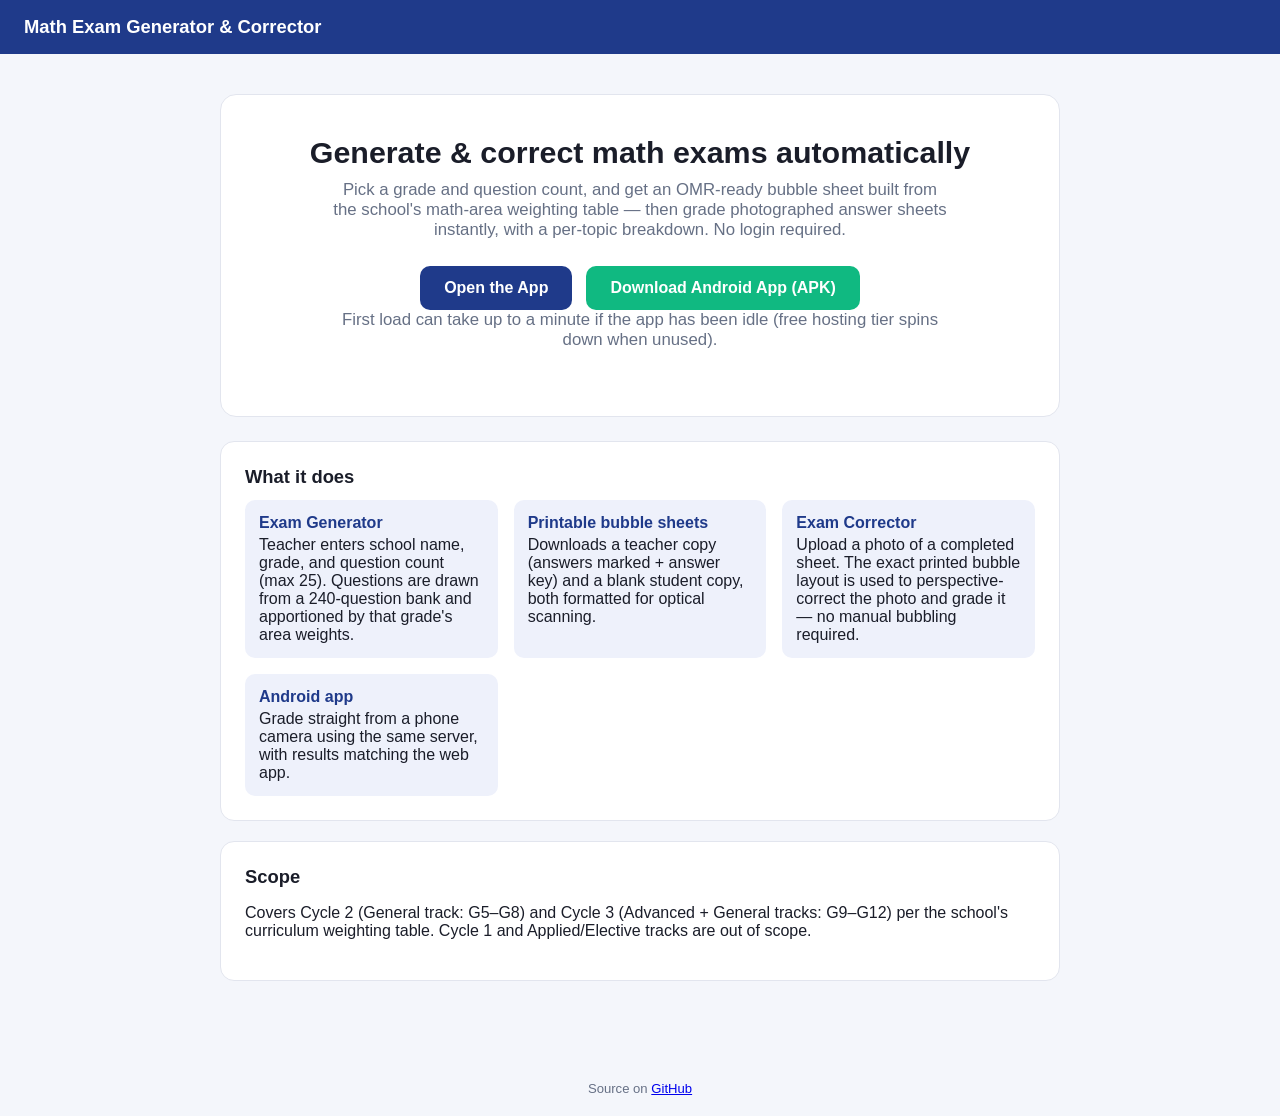
==== site/index.html @ 16e07118 "Add GitHub Pages landing site and Render deployment pipeline GitHub Pages can only serve static file" ====
<!doctype html>
<html lang="en">
<head>
<meta charset="utf-8">
<meta name="viewport" content="width=device-width, initial-scale=1">
<title>Math Exam Generator &amp; Corrector</title>
<style>
  :root {
    --primary: #1f3a8a;
    --primary-light: #3b5bdb;
    --accent: #10b981;
    --bg: #f4f6fb;
    --card: #ffffff;
    --text: #1a1d29;
    --muted: #667085;
    --border: #e2e5ee;
  }
  * { box-sizing: border-box; }
  body {
    margin: 0;
    font-family: -apple-system, "Segoe UI", Roboto, Helvetica, Arial, sans-serif;
    background: var(--bg);
    color: var(--text);
  }
  header.topbar {
    background: var(--primary);
    color: white;
    padding: 16px 24px;
    font-weight: 700;
    font-size: 1.15rem;
  }
  main { max-width: 880px; margin: 0 auto; padding: 40px 20px 60px; }
  .hero {
    text-align: center;
    padding: 40px 24px;
    background: var(--card);
    border: 1px solid var(--border);
    border-radius: 16px;
    margin-bottom: 24px;
  }
  .hero h1 { font-size: 1.9rem; margin: 0 0 10px; }
  .hero p { color: var(--muted); font-size: 1.05rem; max-width: 620px; margin: 0 auto 26px; }
  .btn-row { display: flex; gap: 14px; justify-content: center; flex-wrap: wrap; }
  .btn {
    display: inline-block;
    border-radius: 10px;
    padding: 13px 24px;
    font-size: 1rem;
    font-weight: 700;
    text-decoration: none;
  }
  .btn-primary { background: var(--primary); color: white; }
  .btn-accent { background: var(--accent); color: white; }
  .cold-start-note { color: var(--muted); font-size: 0.85rem; margin-top: 14px; }
  .card {
    background: var(--card);
    border: 1px solid var(--border);
    border-radius: 14px;
    padding: 24px;
    margin-bottom: 20px;
  }
  .card h2 { font-size: 1.15rem; margin: 0 0 12px; }
  .grid { display: grid; grid-template-columns: repeat(auto-fit, minmax(220px, 1fr)); gap: 16px; }
  .feature { padding: 14px; border-radius: 10px; background: #eef1fb; }
  .feature strong { display: block; margin-bottom: 4px; color: var(--primary); }
  footer { text-align: center; color: var(--muted); font-size: 0.82rem; padding: 20px; }
  code { background: #eef1fb; padding: 2px 6px; border-radius: 4px; font-size: 0.85rem; }
</style>
</head>
<body>
<header class="topbar">Math Exam Generator &amp; Corrector</header>

<main>
  <div class="hero">
    <h1>Generate &amp; correct math exams automatically</h1>
    <p>
      Pick a grade and question count, and get an OMR-ready bubble sheet built
      from the school's math-area weighting table &mdash; then grade photographed
      answer sheets instantly, with a per-topic breakdown. No login required.
    </p>
    <div class="btn-row">
      <a class="btn btn-primary" id="open-app-btn" href="#" target="_blank" rel="noopener">Open the App</a>
      <a class="btn btn-accent" id="apk-btn" href="#" target="_blank" rel="noopener">Download Android App (APK)</a>
    </div>
    <p class="cold-start-note">First load can take up to a minute if the app has been idle (free hosting tier spins down when unused).</p>
  </div>

  <div class="card">
    <h2>What it does</h2>
    <div class="grid">
      <div class="feature">
        <strong>Exam Generator</strong>
        Teacher enters school name, grade, and question count (max 25). Questions are drawn from a 240-question bank and apportioned by that grade's area weights.
      </div>
      <div class="feature">
        <strong>Printable bubble sheets</strong>
        Downloads a teacher copy (answers marked + answer key) and a blank student copy, both formatted for optical scanning.
      </div>
      <div class="feature">
        <strong>Exam Corrector</strong>
        Upload a photo of a completed sheet. The exact printed bubble layout is used to perspective-correct the photo and grade it &mdash; no manual bubbling required.
      </div>
      <div class="feature">
        <strong>Android app</strong>
        Grade straight from a phone camera using the same server, with results matching the web app.
      </div>
    </div>
  </div>

  <div class="card">
    <h2>Scope</h2>
    <p>
      Covers Cycle 2 (General track: G5&ndash;G8) and Cycle 3 (Advanced + General
      tracks: G9&ndash;G12) per the school's curriculum weighting table. Cycle 1
      and Applied/Elective tracks are out of scope.
    </p>
  </div>
</main>

<footer>Source on <a href="https://github.com/kamelbshara/exam-corrector">GitHub</a></footer>

<script>
  // Update this if Render assigns a different subdomain than expected.
  const APP_URL = "https://exam-corrector.onrender.com";
  const APK_URL = "https://github.com/kamelbshara/exam-corrector/releases/latest/download/exam-corrector.apk";

  document.getElementById("open-app-btn").href = APP_URL;
  document.getElementById("apk-btn").href = APK_URL;
</script>
</body>
</html>
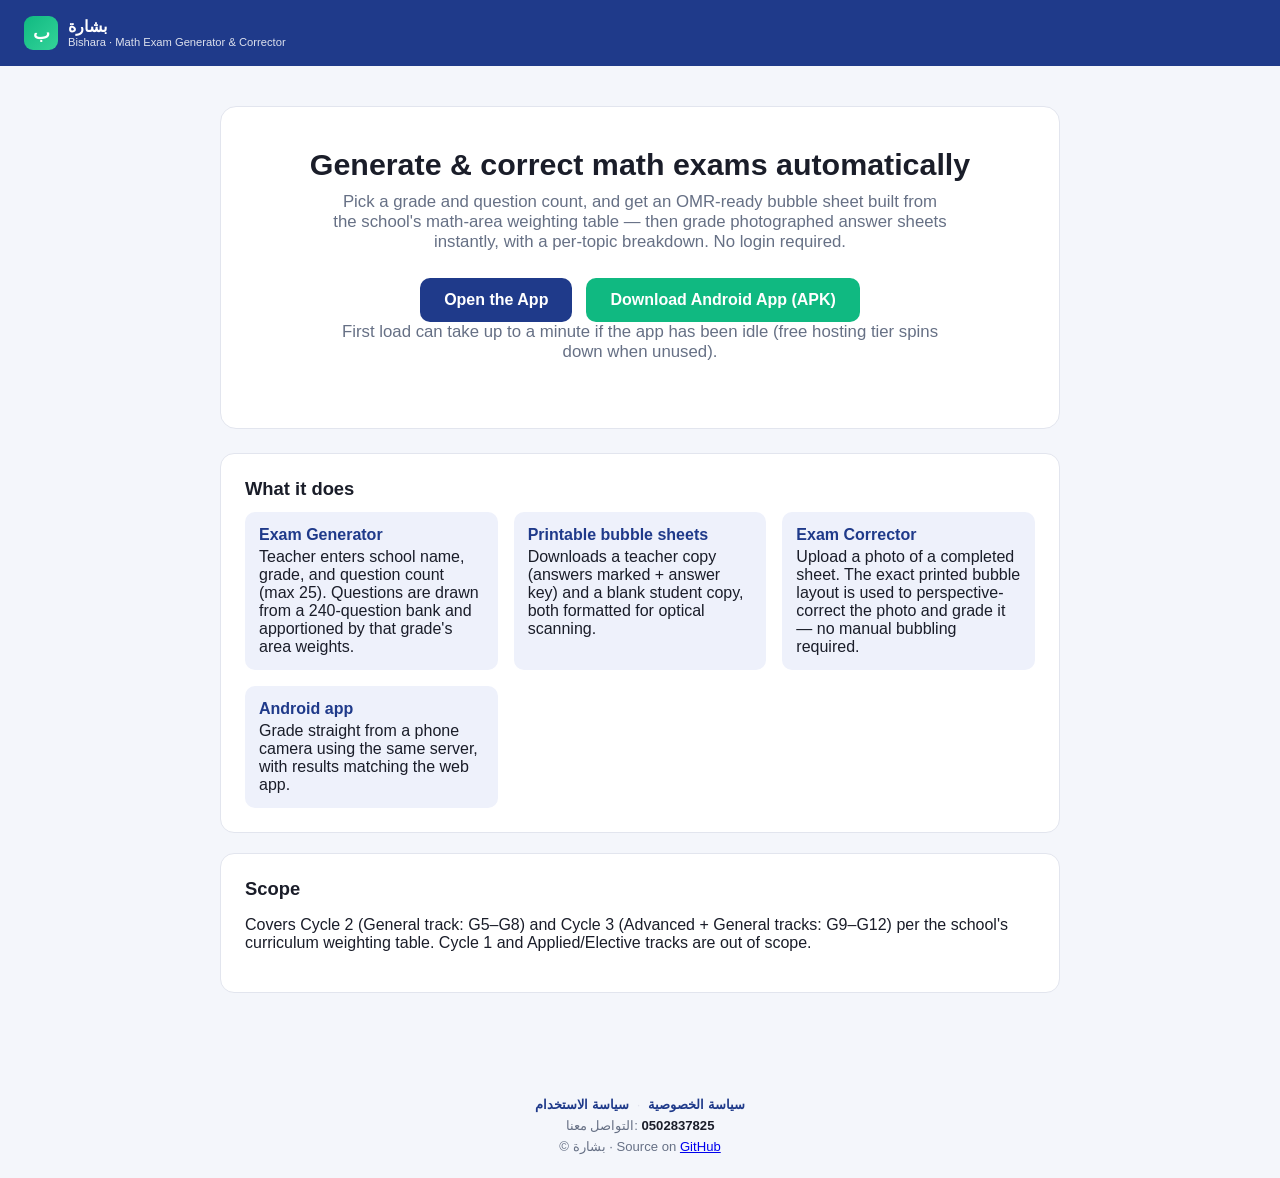
==== commit 46f258e3: "Add Bishara branding, privacy policy, terms of use, and contact info Adds a "Bishara" (بشارة) logo m" ====
--- a/site/index.html
+++ b/site/index.html
@@ -63,12 +63,43 @@
   .grid { display: grid; grid-template-columns: repeat(auto-fit, minmax(220px, 1fr)); gap: 16px; }
   .feature { padding: 14px; border-radius: 10px; background: #eef1fb; }
   .feature strong { display: block; margin-bottom: 4px; color: var(--primary); }
-  footer { text-align: center; color: var(--muted); font-size: 0.82rem; padding: 20px; }
+  footer { text-align: center; color: var(--muted); font-size: 0.82rem; padding: 24px 20px; }
+  footer .footer-links { margin-bottom: 6px; }
+  footer .footer-links a { color: var(--primary); text-decoration: none; font-weight: 600; }
+  footer .footer-links a:hover { text-decoration: underline; }
+  footer .footer-links .dot { margin: 0 8px; color: var(--border); }
+  footer .footer-contact { margin-bottom: 6px; }
+  footer .footer-contact a { color: var(--text); text-decoration: none; font-weight: 600; direction: ltr; display: inline-block; }
   code { background: #eef1fb; padding: 2px 6px; border-radius: 4px; font-size: 0.85rem; }
+  .brand-group { display: flex; align-items: center; gap: 10px; }
+  .brand-mark {
+    display: inline-flex;
+    align-items: center;
+    justify-content: center;
+    width: 34px;
+    height: 34px;
+    border-radius: 9px;
+    background: linear-gradient(135deg, var(--accent), #34d399);
+    color: white;
+    font-weight: 800;
+    font-size: 1.1rem;
+    flex-shrink: 0;
+  }
+  .brand-text { display: flex; flex-direction: column; line-height: 1.2; }
+  .brand-name-ar { font-weight: 800; font-size: 1.02rem; }
+  .brand-name-en { font-weight: 500; font-size: 0.7rem; opacity: 0.85; }
 </style>
 </head>
 <body>
-<header class="topbar">Math Exam Generator &amp; Corrector</header>
+<header class="topbar">
+  <div class="brand-group">
+    <span class="brand-mark">ب</span>
+    <div class="brand-text">
+      <span class="brand-name-ar">بشارة</span>
+      <span class="brand-name-en">Bishara &middot; Math Exam Generator &amp; Corrector</span>
+    </div>
+  </div>
+</header>
 
 <main>
   <div class="hero">
@@ -117,7 +148,13 @@
   </div>
 </main>
 
-<footer>Source on <a href="https://github.com/kamelbshara/exam-corrector">GitHub</a></footer>
+<footer>
+  <div class="footer-links">
+    <a href="privacy.html">سياسة الخصوصية</a><span class="dot">&middot;</span><a href="terms.html">سياسة الاستخدام</a>
+  </div>
+  <div class="footer-contact">التواصل معنا: <a href="tel:0502837825">0502837825</a></div>
+  <div>&copy; بشارة &middot; Source on <a href="https://github.com/kamelbshara/exam-corrector">GitHub</a></div>
+</footer>
 
 <script>
   // Update this if Render assigns a different subdomain than expected.
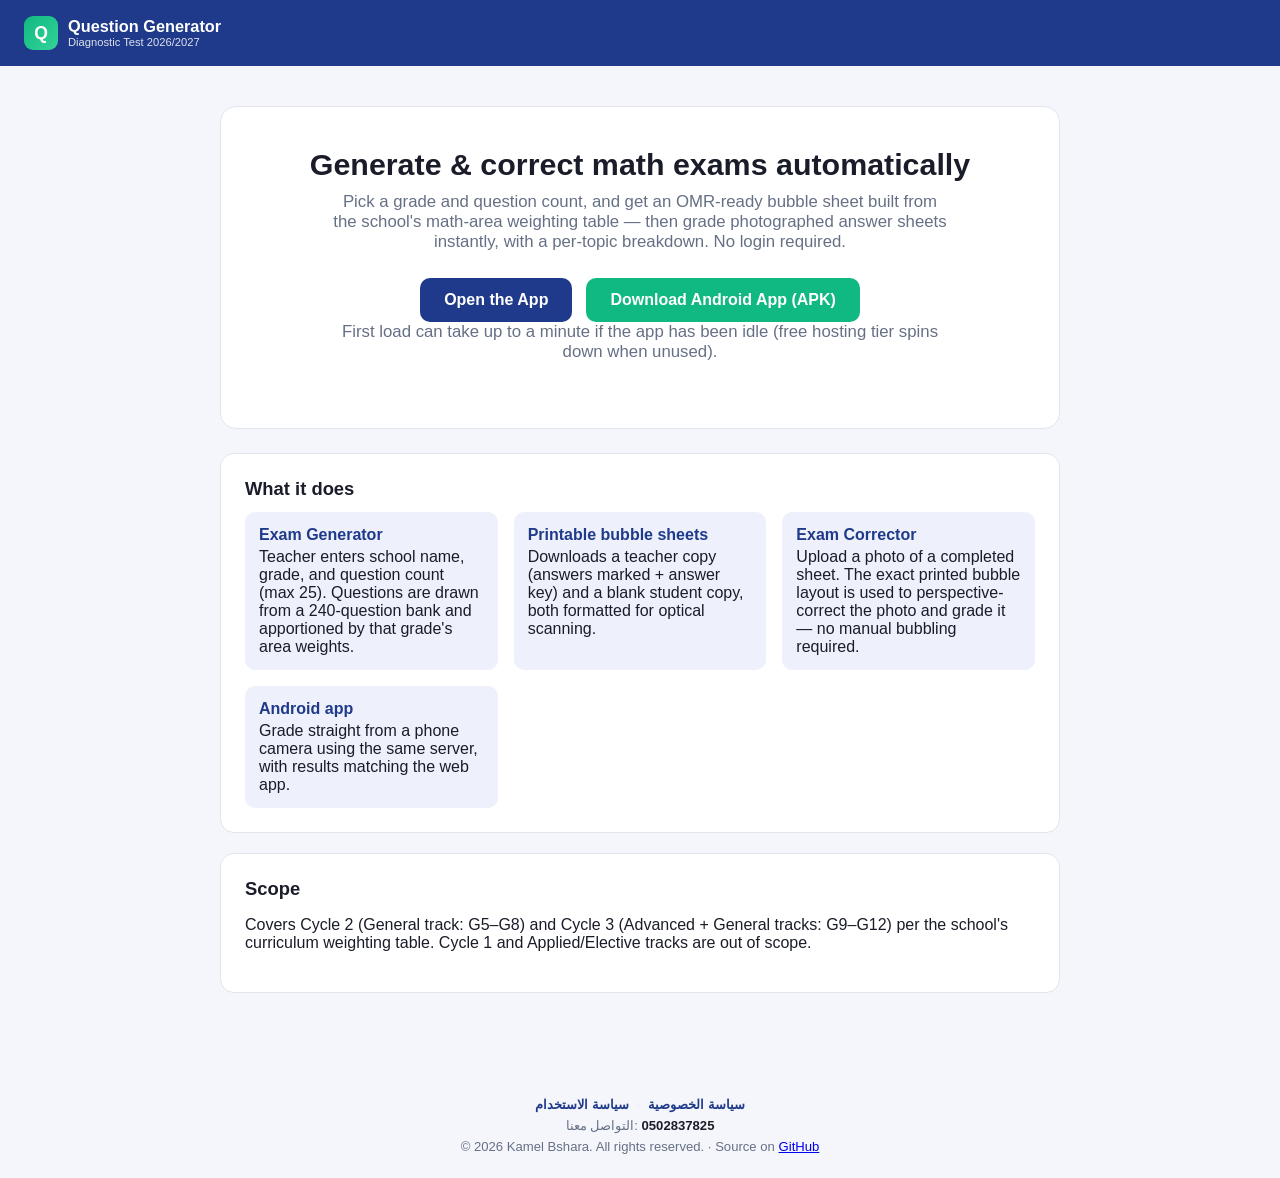
==== commit 50697053: "Rebrand to "Question Generator for Diagnostic Test 2026/2027" Replaces the "Bishara" brand header/lo" ====
--- a/site/index.html
+++ b/site/index.html
@@ -3,7 +3,7 @@
 <head>
 <meta charset="utf-8">
 <meta name="viewport" content="width=device-width, initial-scale=1">
-<title>Math Exam Generator &amp; Corrector</title>
+<title>Question Generator for Diagnostic Test 2026/2027</title>
 <style>
   :root {
     --primary: #1f3a8a;
@@ -93,10 +93,10 @@
 <body>
 <header class="topbar">
   <div class="brand-group">
-    <span class="brand-mark">ب</span>
+    <span class="brand-mark">Q</span>
     <div class="brand-text">
-      <span class="brand-name-ar">بشارة</span>
-      <span class="brand-name-en">Bishara &middot; Math Exam Generator &amp; Corrector</span>
+      <span class="brand-name-ar">Question Generator</span>
+      <span class="brand-name-en">Diagnostic Test 2026/2027</span>
     </div>
   </div>
 </header>
@@ -153,7 +153,7 @@
     <a href="privacy.html">سياسة الخصوصية</a><span class="dot">&middot;</span><a href="terms.html">سياسة الاستخدام</a>
   </div>
   <div class="footer-contact">التواصل معنا: <a href="tel:0502837825">0502837825</a></div>
-  <div>&copy; بشارة &middot; Source on <a href="https://github.com/kamelbshara/exam-corrector">GitHub</a></div>
+  <div>&copy; 2026 Kamel Bshara. All rights reserved. &middot; Source on <a href="https://github.com/kamelbshara/exam-corrector">GitHub</a></div>
 </footer>
 
 <script>
